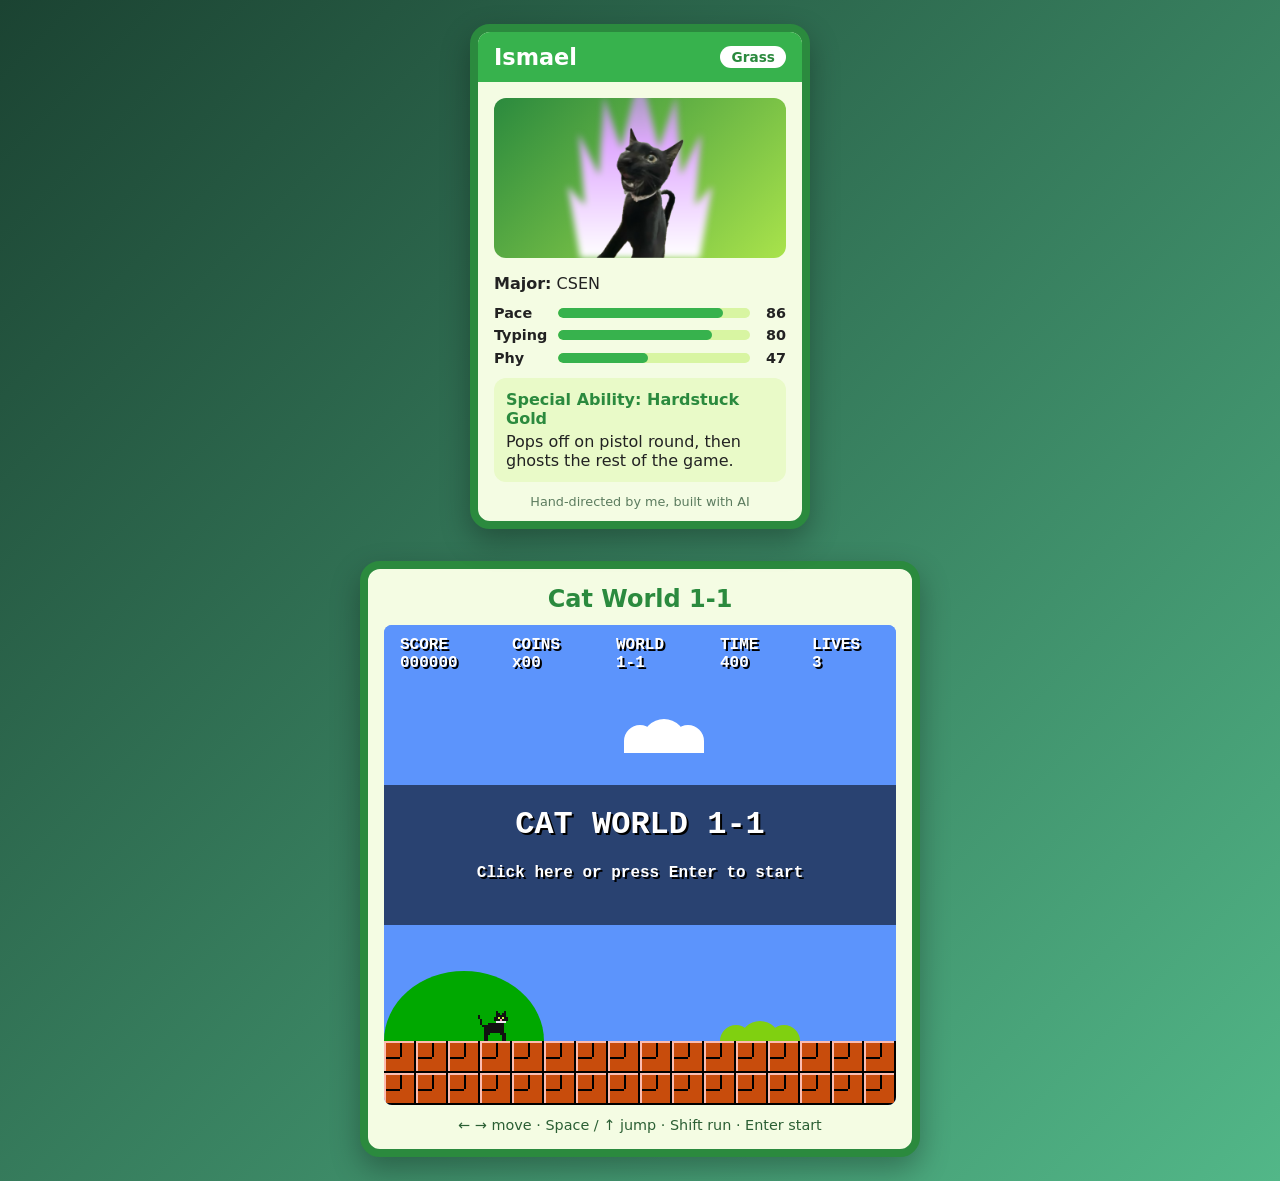
==== index.html @ 0ccbcc69 "My first trading card site Co-authored-by: Cursor <cursoragent@cursor.com>" ====
<!DOCTYPE html>
<html lang="en">
<head>
  <meta charset="UTF-8">
  <meta name="viewport" content="width=device-width, initial-scale=1.0">
  <title>My Trading Card</title>
  <link rel="stylesheet" href="style.css">
</head>
<body>
  <main class="page">
    <div class="card" id="card" role="button" tabindex="0" aria-label="Trading card, click to flip">
      <div class="card-inner">

        <!-- Front of the card -->
        <article class="card-face card-front">
          <header class="card-header">
            <h1 class="card-name">Ismael</h1>
            <span class="card-type">Grass</span>
          </header>

          <div class="card-art">
            <div class="aura">
              <div class="aura-flames" aria-hidden="true">
                <span class="flame flame-inner"></span>
              </div>
              <img class="card-sticker" src="sticker.png" alt="Black cat sticker with its mouth open">
            </div>
          </div>

          <section class="card-body">
            <p class="card-major"><strong>Major:</strong> CSEN</p>

            <ul class="card-stats">
              <li>
                <span class="stat-name">Pace</span>
                <span class="stat-bar"><span class="stat-fill" style="width: 86%"></span></span>
                <span class="stat-value">86</span>
              </li>
              <li>
                <span class="stat-name">Typing</span>
                <span class="stat-bar"><span class="stat-fill" style="width: 80%"></span></span>
                <span class="stat-value">80</span>
              </li>
              <li>
                <span class="stat-name">Phy</span>
                <span class="stat-bar"><span class="stat-fill" style="width: 47%"></span></span>
                <span class="stat-value">47</span>
              </li>
            </ul>

            <div class="card-ability">
              <h2>Special Ability: Hardstuck Gold</h2>
              <p>Pops off on pistol round, then ghosts the rest of the game.</p>
            </div>
          </section>

          <footer class="card-footer">
            <p>Hand-directed by me, built with AI</p>
          </footer>
        </article>

        <!-- Back of the card -->
        <article class="card-face card-back">
          <h2>Fun Fact</h2>
          <p class="fun-fact">I built my own computer and keyboard.</p>
          <p class="flip-hint">Click to flip back</p>
        </article>

      </div>
    </div>

    <!-- Mini-game -->
    <section class="game" aria-labelledby="game-title">
      <h2 id="game-title">Cat World 1-1</h2>
      <canvas id="game" width="512" height="480" tabindex="0"
              aria-label="Platformer game. Arrow keys to move, Space to jump, Shift to run."></canvas>
      <p class="game-help">← → move · Space / ↑ jump · Shift run · Enter start</p>
      <div class="touch-controls">
        <button type="button" data-key="left" aria-label="Move left">◀</button>
        <button type="button" data-key="jump" aria-label="Jump">⤒</button>
        <button type="button" data-key="right" aria-label="Move right">▶</button>
      </div>
    </section>
  </main>

  <script src="script.js"></script>
</body>
</html>
---- style.css ----
* {
  box-sizing: border-box;
}

body {
  margin: 0;
  min-height: 100vh;
  font-family: system-ui, -apple-system, "Segoe UI", sans-serif;
  background: linear-gradient(135deg, #1b4332, #52b788);
  color: #222;
}

/* Centers the card on the page */
.page {
  min-height: 100vh;
  display: flex;
  flex-direction: column;
  align-items: center;
  justify-content: center;
  gap: 2rem;
  padding: 1.5rem;
}

.card {
  width: 100%;
  max-width: 340px;
  cursor: pointer;
  transition: transform 0.15s ease-out;
}

/* Holds both faces and does the flip */
.card-inner {
  position: relative;
  transform-style: preserve-3d;
  transition: transform 0.6s ease;
}

.card.flipped .card-inner {
  transform: perspective(1000px) rotateY(180deg);
}

.card-face {
  background: #f4fce3;
  border: 8px solid #2b8a3e;
  border-radius: 20px;
  box-shadow: 0 12px 30px rgba(0, 0, 0, 0.3);
  overflow: hidden;
  backface-visibility: hidden;
  -webkit-backface-visibility: hidden;
}

/* The back sits on top of the front, turned around */
.card-back {
  position: absolute;
  inset: 0;
  display: flex;
  flex-direction: column;
  align-items: center;
  justify-content: center;
  padding: 2rem;
  text-align: center;
  background: linear-gradient(135deg, #69db7c, #2b8a3e);
  color: #fff;
  transform: rotateY(180deg);
}

.card-back h2 {
  margin: 0 0 1rem;
  font-size: 1.8rem;
}

.fun-fact {
  margin: 0;
  font-size: 1.25rem;
  line-height: 1.5;
}

.flip-hint {
  margin: 2rem 0 0;
  font-size: 0.8rem;
  opacity: 0.8;
}

.card-header {
  display: flex;
  justify-content: space-between;
  align-items: center;
  padding: 0.75rem 1rem;
  background: #37b24d;
  color: #fff;
}

.card-name {
  margin: 0;
  font-size: 1.4rem;
}

.card-type {
  padding: 0.2rem 0.7rem;
  background: #fff;
  color: #2b8a3e;
  border-radius: 999px;
  font-size: 0.85rem;
  font-weight: bold;
}

.card-art {
  display: flex;
  align-items: flex-end;
  justify-content: center;
  height: 160px;
  margin: 1rem;
  background: linear-gradient(135deg, #2b8a3e, #a9e34b);
  border-radius: 12px;
  overflow: hidden;
}

/* Dragon Ball style power-up aura around the cat */
.aura {
  position: relative;
  display: flex;
}

/* The blur is on this wrapper so it softens the flames after their spiky shape is cut out */
.aura-flames {
  position: absolute;
  top: -45%;
  bottom: 0;
  left: -22%;
  right: -22%;
  filter: blur(3px);
}

/* Each flame is a spiky shape that flickers up and down */
.flame {
  position: absolute;
  inset: 0;
  clip-path: polygon(12% 100%, 4% 62%, 15% 72%, 11% 34%, 24% 56%, 27% 14%, 38% 42%, 50% 0%, 62% 42%, 73% 14%, 76% 56%, 89% 34%, 85% 72%, 96% 62%, 88% 100%);
  transform-origin: bottom center;
  animation: aura-flicker 0.45s ease-in-out infinite alternate;
}

.flame-inner {
  inset: 0 8%;
  background: linear-gradient(to top, #ffffff, #e0aaff 60%, rgba(199, 125, 255, 0.5));
  animation-duration: 0.35s;
  animation-delay: -0.15s;
  animation-direction: alternate-reverse;
}

.card-sticker {
  position: relative;
  z-index: 1;
  height: 130px;
  animation: aura-glow 0.6s ease-in-out infinite alternate;
}

@keyframes aura-flicker {
  from {
    transform: scaleX(0.97) scaleY(0.9) skewX(-2deg);
  }
  to {
    transform: scaleX(1.03) scaleY(1.06) skewX(2deg);
  }
}

/* The glow hugs the cat's outline because drop-shadow follows transparency */
@keyframes aura-glow {
  from {
    filter: drop-shadow(0 0 4px #e0aaff) drop-shadow(0 0 10px #9d4edd);
  }
  to {
    filter: drop-shadow(0 0 6px #f3d9ff) drop-shadow(0 0 18px #c77dff) drop-shadow(0 0 28px #7b2cbf);
  }
}

/* Mini-game */
.game {
  width: 100%;
  max-width: 560px;
  padding: 1rem;
  background: #f4fce3;
  border: 8px solid #2b8a3e;
  border-radius: 20px;
  box-shadow: 0 12px 30px rgba(0, 0, 0, 0.3);
  text-align: center;
}

.game h2 {
  margin: 0 0 0.75rem;
  color: #2b8a3e;
}

#game {
  display: block;
  width: 100%;
  height: auto;
  background: #5c94fc;
  border-radius: 8px;
  image-rendering: pixelated;
}

#game:focus-visible {
  outline: 3px solid #ffd43b;
  outline-offset: 2px;
}

.game-help {
  margin: 0.75rem 0 0;
  font-size: 0.9rem;
  color: #2b5f34;
}

/* On-screen buttons, only shown on touch screens */
.touch-controls {
  display: none;
  gap: 0.5rem;
  margin-top: 0.75rem;
}

.touch-controls button {
  flex: 1;
  padding: 0.75rem;
  font-size: 1.5rem;
  color: #fff;
  background: #37b24d;
  border: none;
  border-radius: 12px;
  touch-action: none;
  user-select: none;
  -webkit-user-select: none;
}

@media (hover: none) and (pointer: coarse) {
  .touch-controls {
    display: flex;
  }
}

@media (prefers-reduced-motion: reduce) {
  .flame,
  .card-sticker {
    animation: none;
  }
}

.card-body {
  padding: 0 1rem;
}

.card-major {
  margin: 0 0 0.75rem;
}

.card-stats {
  list-style: none;
  margin: 0 0 0.75rem;
  padding: 0;
}

.card-stats li {
  display: flex;
  align-items: center;
  gap: 0.5rem;
  margin-bottom: 0.4rem;
  font-size: 0.9rem;
}

.stat-name {
  width: 3.5rem;
  font-weight: bold;
}

.stat-bar {
  flex: 1;
  height: 10px;
  background: #d8f5a2;
  border-radius: 999px;
  overflow: hidden;
}

.stat-fill {
  display: block;
  height: 100%;
  background: #37b24d;
  border-radius: 999px;
}

.stat-value {
  width: 1.75rem;
  text-align: right;
  font-weight: bold;
}

.card-ability {
  padding: 0.75rem;
  background: #e9fac8;
  border-radius: 12px;
}

.card-ability h2 {
  margin: 0 0 0.25rem;
  font-size: 1rem;
  color: #2b8a3e;
}

.card-ability p {
  margin: 0;
}

.card-footer {
  padding: 0.75rem 1rem;
  text-align: center;
  font-size: 0.8rem;
  color: #5c7c5f;
}

.card-footer p {
  margin: 0;
}
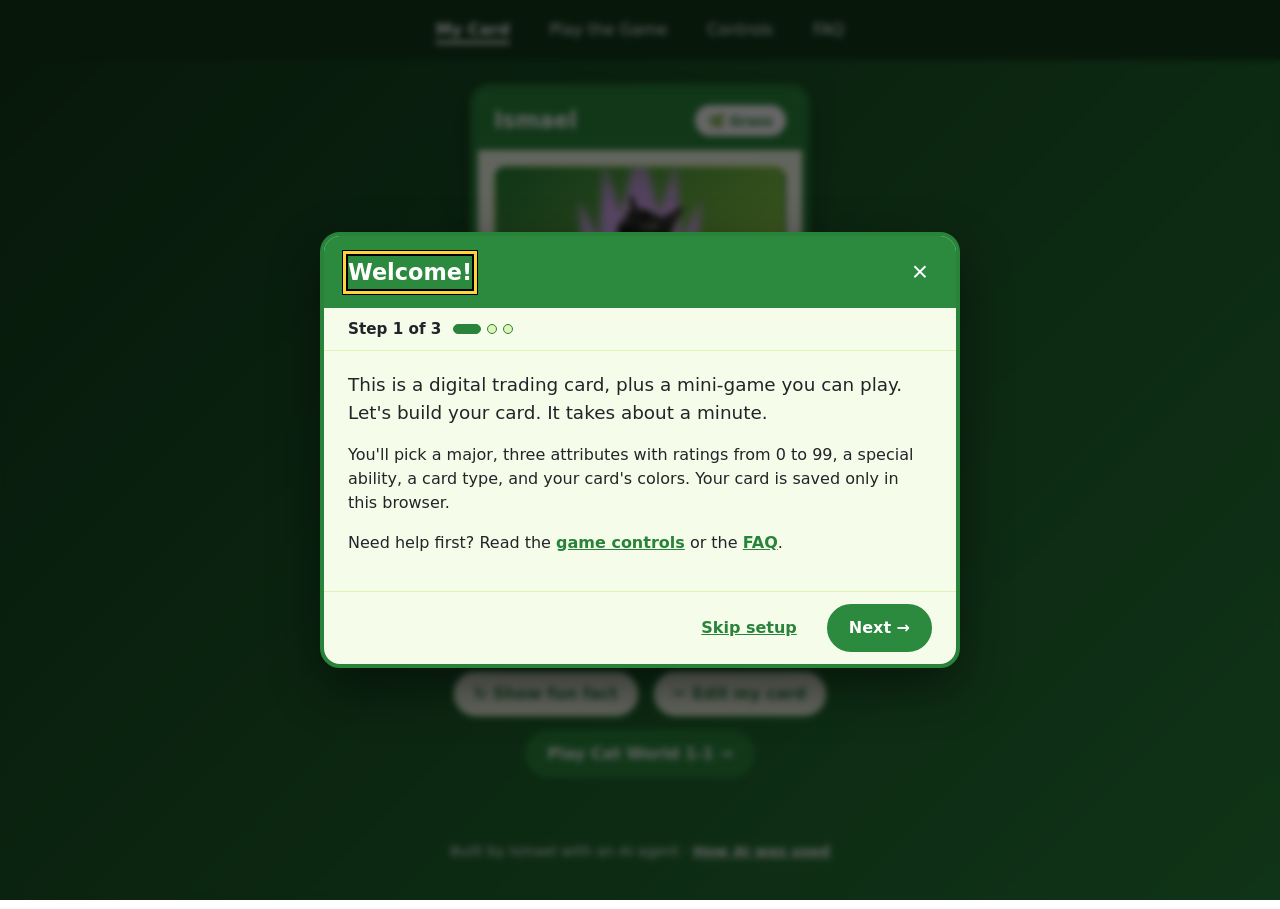
==== commit bcda664e: "Lab 4: welcome popup, help pages, error messages, separate game page Co-authored-by: Cursor <cursora" ====
--- a/index.html
+++ b/index.html
@@ -3,19 +3,34 @@
 <head>
   <meta charset="UTF-8">
   <meta name="viewport" content="width=device-width, initial-scale=1.0">
-  <title>My Trading Card</title>
-  <link rel="stylesheet" href="style.css">
+  <title>My Card · Ismael's Trading Card</title>
+  <!-- Bump ?v= after editing a shared file so browsers don't keep an old copy -->
+  <link rel="stylesheet" href="style.css?v=6">
+  <script src="site.js?v=6"></script>
 </head>
 <body>
-  <main class="page">
-    <div class="card" id="card" role="button" tabindex="0" aria-label="Trading card, click to flip">
+  <a class="skip-link" href="#main">Skip to main content</a>
+
+  <header class="site-header">
+    <nav class="site-nav" aria-label="Main">
+      <ul>
+        <li><a href="index.html" aria-current="page">My Card</a></li>
+        <li><a href="pages/game.html">Play the Game</a></li>
+        <li><a href="pages/controls.html">Controls</a></li>
+        <li><a href="pages/faq.html">FAQ</a></li>
+      </ul>
+    </nav>
+  </header>
+
+  <main id="main" class="page">
+    <div class="card" id="card">
       <div class="card-inner">
 
         <!-- Front of the card -->
-        <article class="card-face card-front">
+        <article class="card-face card-front" aria-label="Front of the card">
           <header class="card-header">
             <h1 class="card-name">Ismael</h1>
-            <span class="card-type">Grass</span>
+            <span class="card-type">🌿 Grass</span>
           </header>
 
           <div class="card-art">
@@ -28,7 +43,7 @@
           </div>
 
           <section class="card-body">
-            <p class="card-major"><strong>Major:</strong> CSEN</p>
+            <p class="card-major"><strong>Major:</strong> <span class="card-major-value">CSEN</span></p>
 
             <ul class="card-stats">
               <li>
@@ -49,8 +64,8 @@
             </ul>
 
             <div class="card-ability">
-              <h2>Special Ability: Hardstuck Gold</h2>
-              <p>Pops off on pistol round, then ghosts the rest of the game.</p>
+              <h2 class="card-ability-name">Special Ability: Hardstuck Gold</h2>
+              <p class="card-ability-description">Pops off on pistol round, then ghosts the rest of the game.</p>
             </div>
           </section>
 
@@ -60,29 +75,168 @@
         </article>
 
         <!-- Back of the card -->
-        <article class="card-face card-back">
+        <article class="card-face card-back" aria-label="Back of the card" aria-hidden="true">
           <h2>Fun Fact</h2>
           <p class="fun-fact">I built my own computer and keyboard.</p>
-          <p class="flip-hint">Click to flip back</p>
+          <p class="flip-hint">Click the card to flip back</p>
         </article>
 
       </div>
     </div>
 
-    <!-- Mini-game -->
-    <section class="game" aria-labelledby="game-title">
-      <h2 id="game-title">Cat World 1-1</h2>
-      <canvas id="game" width="512" height="480" tabindex="0"
-              aria-label="Platformer game. Arrow keys to move, Space to jump, Shift to run."></canvas>
-      <p class="game-help">← → move · Space / ↑ jump · Shift run · Enter start</p>
-      <div class="touch-controls">
-        <button type="button" data-key="left" aria-label="Move left">◀</button>
-        <button type="button" data-key="jump" aria-label="Jump">⤒</button>
-        <button type="button" data-key="right" aria-label="Move right">▶</button>
-      </div>
-    </section>
+    <div class="card-actions">
+      <button type="button" class="btn btn-secondary" id="flip-button">↻ Show fun fact</button>
+      <button type="button" class="btn btn-secondary" id="edit-card-button">✏️ Edit my card</button>
+      <a class="btn btn-primary" href="pages/game.html">Play Cat World 1-1 →</a>
+    </div>
+
+    <p class="sr-only" role="status" id="card-status"></p>
   </main>
 
-  <script src="script.js"></script>
+  <footer class="site-footer">
+    <p>Built by Ismael with an AI agent ·
+      <a href="https://github.com/Ismael7y/Lab3-AI-trading-card/blob/main/docs/ai-usage.md">How AI was used</a>
+    </p>
+  </footer>
+
+  <!-- Welcome / setup popup -->
+  <dialog class="setup-dialog" id="setup-dialog" aria-labelledby="setup-title">
+    <form class="setup-form" id="setup-form" novalidate>
+      <div class="dialog-header">
+        <h2 id="setup-title" tabindex="-1">Welcome!</h2>
+        <button type="button" class="dialog-close" id="setup-close" aria-label="Close">×</button>
+      </div>
+
+      <div class="dialog-progress">
+        <span id="setup-step-text">Step 1 of 3</span>
+        <span class="progress-dots" id="setup-dots" aria-hidden="true"></span>
+      </div>
+
+      <div class="dialog-body">
+
+        <!-- Step: welcome -->
+        <section data-step="welcome">
+          <p class="welcome-lead">
+            This is a digital trading card, plus a mini-game you can play. Let's build
+            your card. It takes about a minute.
+          </p>
+          <p>
+            You'll pick a major, three attributes with ratings from 0 to 99, a special
+            ability, a card type, and your card's colors. Your card is saved only in this browser.
+          </p>
+          <p>
+            Need help first? Read the <a href="pages/controls.html">game controls</a> or the
+            <a href="pages/faq.html">FAQ</a>.
+          </p>
+        </section>
+
+        <!-- Step: build your card -->
+        <section data-step="build" hidden>
+          <div class="error-summary" id="error-summary" tabindex="-1" role="alert" hidden>
+            <h3 id="error-summary-title"></h3>
+            <ul id="error-summary-list"></ul>
+          </div>
+
+          <div class="field">
+            <label for="f-major">Major</label>
+            <p class="hint" id="f-major-hint">Up to 40 characters, like "CSEN"</p>
+            <input type="text" id="f-major" name="major" autocomplete="off" aria-describedby="f-major-hint">
+          </div>
+
+          <fieldset class="field" aria-describedby="f-stats-hint">
+            <legend>Attributes</legend>
+            <p class="hint" id="f-stats-hint">Name each one (up to 12 characters) and rate it from 0 to 99.</p>
+            <div class="stat-row">
+              <div>
+                <label for="f-stat1-name">Attribute 1 name</label>
+                <input type="text" id="f-stat1-name" autocomplete="off">
+              </div>
+              <div>
+                <label for="f-stat1-value">Rating</label>
+                <input type="number" id="f-stat1-value" inputmode="numeric" min="0" max="99" step="1" aria-label="Attribute 1 rating">
+              </div>
+            </div>
+            <div class="stat-row">
+              <div>
+                <label for="f-stat2-name">Attribute 2 name</label>
+                <input type="text" id="f-stat2-name" autocomplete="off">
+              </div>
+              <div>
+                <label for="f-stat2-value">Rating</label>
+                <input type="number" id="f-stat2-value" inputmode="numeric" min="0" max="99" step="1" aria-label="Attribute 2 rating">
+              </div>
+            </div>
+            <div class="stat-row">
+              <div>
+                <label for="f-stat3-name">Attribute 3 name</label>
+                <input type="text" id="f-stat3-name" autocomplete="off">
+              </div>
+              <div>
+                <label for="f-stat3-value">Rating</label>
+                <input type="number" id="f-stat3-value" inputmode="numeric" min="0" max="99" step="1" aria-label="Attribute 3 rating">
+              </div>
+            </div>
+          </fieldset>
+
+          <div class="field">
+            <label for="f-ability-name">Special ability name</label>
+            <p class="hint" id="f-ability-name-hint">Up to 30 characters</p>
+            <input type="text" id="f-ability-name" autocomplete="off" aria-describedby="f-ability-name-hint">
+          </div>
+
+          <div class="field">
+            <label for="f-ability-description">What does it do?</label>
+            <p class="hint" id="f-ability-description-hint">One funny sentence, up to 120 characters</p>
+            <textarea id="f-ability-description" rows="3" aria-describedby="f-ability-description-hint"></textarea>
+            <p class="char-count" id="f-ability-description-count" aria-hidden="true">0 / 120 characters</p>
+            <p class="sr-only" id="f-ability-description-live" aria-live="polite"></p>
+          </div>
+
+          <fieldset class="field" id="f-type-emoji">
+            <legend>Card type emoji</legend>
+            <div class="emoji-grid" id="emoji-grid"></div>
+          </fieldset>
+
+          <div class="field">
+            <label for="f-type">Card type name</label>
+            <p class="hint" id="f-type-hint">Up to 20 characters</p>
+            <input type="text" id="f-type" autocomplete="off" placeholder="Fire" aria-describedby="f-type-hint">
+          </div>
+
+          <fieldset class="field" id="f-main-color" aria-describedby="f-colors-hint">
+            <legend>Main color</legend>
+            <p class="hint" id="f-colors-hint">
+              Pick a preset or choose any color with Custom. Text colors adjust so the card stays easy to read.
+            </p>
+            <div class="swatch-grid" id="main-swatches"></div>
+          </fieldset>
+
+          <fieldset class="field" id="f-accent-color">
+            <legend>Accent color</legend>
+            <div class="swatch-grid" id="accent-swatches"></div>
+          </fieldset>
+
+          <button type="button" class="btn btn-link" id="reset-card-button">Start over from the default card</button>
+        </section>
+
+        <!-- Step: preview -->
+        <section data-step="preview" hidden>
+          <p>Here's your card. Go back to change anything, or save it.</p>
+          <div class="card-preview" id="card-preview" aria-hidden="true"></div>
+          <dl class="sr-only" id="card-preview-summary"></dl>
+        </section>
+
+      </div>
+
+      <div class="dialog-footer">
+        <button type="button" class="btn btn-secondary" id="setup-back">← Back</button>
+        <span class="spacer"></span>
+        <button type="button" class="btn btn-link" id="setup-skip">Skip setup</button>
+        <button type="submit" class="btn btn-primary" id="setup-next">Next →</button>
+      </div>
+    </form>
+  </dialog>
+
+  <script src="script.js?v=6"></script>
 </body>
 </html>
--- a/style.css
+++ b/style.css
@@ -1,25 +1,199 @@
+/* =====================================================================
+   Colors
+   These are the default card's colors. site.js replaces them with colors
+   worked out from the main and accent colors the visitor picks.
+   ===================================================================== */
+
+:root {
+  --c-page1: #0f3e1b;
+  --c-page2: #2b8a3e;
+  --c-on-page: #ffffff;
+  --c-bar: #0f3e1b;
+  --c-card: #f6fce9;
+  --c-text: #212529;
+  --c-muted: #495057;
+  --c-main: #2b8a3e;
+  --c-on-main: #ffffff;
+  --c-dark: #2b8a3e;
+  --c-tint: #eaf8d2;
+  --c-track: #ddf4b7;
+  --c-fill: #2b8a3e;
+  --c-art1: #2b8a3e;
+  --c-art2: #a9e34b;
+  --c-badge-bg: #ffffff;
+  --c-badge-text: #2b8a3e;
+  --c-box-border: transparent;
+  --c-error: #c92a2a;
+  --c-error-bg: #fff5f5;
+  --c-input-border: #868e96;
+}
+
+/* =====================================================================
+   Page layout, navigation, footer
+   ===================================================================== */
+
 * {
   box-sizing: border-box;
 }
 
+/* Classes like .btn set display, which would otherwise beat the hidden attribute */
+[hidden] {
+  display: none !important;
+}
+
 body {
+  display: flex;
+  flex-direction: column;
+  min-height: 100vh;
   margin: 0;
-  min-height: 100vh;
   font-family: system-ui, -apple-system, "Segoe UI", sans-serif;
-  background: linear-gradient(135deg, #1b4332, #52b788);
-  color: #222;
-}
-
-/* Centers the card on the page */
+  line-height: 1.5;
+  color: var(--c-text);
+  background: linear-gradient(135deg, var(--c-page1), var(--c-page2)) fixed;
+}
+
+/* One focus style for everything: a yellow ring with a dark edge shows on any color */
+:focus-visible {
+  outline: 3px solid #ffd43b;
+  outline-offset: 2px;
+  box-shadow: 0 0 0 6px #000000;
+}
+
+.sr-only {
+  position: absolute;
+  width: 1px;
+  height: 1px;
+  padding: 0;
+  margin: -1px;
+  overflow: hidden;
+  clip: rect(0, 0, 0, 0);
+  white-space: nowrap;
+  border: 0;
+}
+
+.skip-link {
+  position: absolute;
+  top: -100px;
+  left: 1rem;
+  z-index: 100;
+  padding: 0.75rem 1rem;
+  font-weight: bold;
+  color: #000000;
+  background: #ffd43b;
+  border-radius: 0 0 8px 8px;
+}
+
+.skip-link:focus {
+  top: 0;
+}
+
+.site-header {
+  background: var(--c-bar);
+}
+
+.site-nav ul {
+  display: flex;
+  flex-wrap: wrap;
+  justify-content: center;
+  gap: 0.25rem 1rem;
+  max-width: 960px;
+  margin: 0 auto;
+  padding: 0.5rem 1rem;
+  list-style: none;
+}
+
+.site-nav a {
+  display: inline-block;
+  min-height: 44px;
+  padding: 0.6rem 0.75rem;
+  color: #ffffff;
+  text-decoration: none;
+  border-radius: 8px;
+}
+
+.site-nav a:hover {
+  text-decoration: underline;
+}
+
+.site-nav a[aria-current="page"] {
+  font-weight: bold;
+  text-decoration: underline;
+  text-decoration-thickness: 3px;
+  text-underline-offset: 6px;
+}
+
+.site-footer {
+  padding: 1.5rem 1rem 2rem;
+  text-align: center;
+  font-size: 0.9rem;
+  color: var(--c-on-page);
+}
+
+.site-footer a {
+  color: inherit;
+  font-weight: bold;
+}
+
+/* Centers the content of each page */
 .page {
-  min-height: 100vh;
-  display: flex;
+  display: flex;
+  flex: 1;
   flex-direction: column;
   align-items: center;
   justify-content: center;
-  gap: 2rem;
+  gap: 1.5rem;
   padding: 1.5rem;
 }
+
+/* =====================================================================
+   Buttons
+   ===================================================================== */
+
+.btn {
+  display: inline-flex;
+  align-items: center;
+  justify-content: center;
+  gap: 0.4rem;
+  min-height: 48px;
+  padding: 0.6rem 1.25rem;
+  font: inherit;
+  font-weight: bold;
+  text-decoration: none;
+  border: 2px solid transparent;
+  border-radius: 999px;
+  cursor: pointer;
+}
+
+.btn-primary {
+  color: var(--c-on-main);
+  background: var(--c-main);
+  border-color: var(--c-main);
+}
+
+.btn-secondary {
+  color: var(--c-dark);
+  background: var(--c-card);
+  border-color: var(--c-dark);
+}
+
+.btn-link {
+  color: var(--c-dark);
+  background: transparent;
+  text-decoration: underline;
+}
+
+.btn:hover {
+  filter: brightness(1.08);
+}
+
+.btn:disabled {
+  opacity: 0.45;
+  cursor: not-allowed;
+}
+
+/* =====================================================================
+   Trading card
+   ===================================================================== */
 
 .card {
   width: 100%;
@@ -40,8 +214,9 @@
 }
 
 .card-face {
-  background: #f4fce3;
-  border: 8px solid #2b8a3e;
+  color: var(--c-text);
+  background: var(--c-card);
+  border: 8px solid var(--c-dark);
   border-radius: 20px;
   box-shadow: 0 12px 30px rgba(0, 0, 0, 0.3);
   overflow: hidden;
@@ -59,8 +234,8 @@
   justify-content: center;
   padding: 2rem;
   text-align: center;
-  background: linear-gradient(135deg, #69db7c, #2b8a3e);
-  color: #fff;
+  color: var(--c-on-main);
+  background: var(--c-main);
   transform: rotateY(180deg);
 }
 
@@ -77,17 +252,17 @@
 
 .flip-hint {
   margin: 2rem 0 0;
-  font-size: 0.8rem;
-  opacity: 0.8;
+  font-size: 0.9rem;
 }
 
 .card-header {
   display: flex;
   justify-content: space-between;
   align-items: center;
+  gap: 0.5rem;
   padding: 0.75rem 1rem;
-  background: #37b24d;
-  color: #fff;
+  color: var(--c-on-main);
+  background: var(--c-main);
 }
 
 .card-name {
@@ -97,11 +272,13 @@
 
 .card-type {
   padding: 0.2rem 0.7rem;
-  background: #fff;
-  color: #2b8a3e;
+  color: var(--c-badge-text);
+  background: var(--c-badge-bg);
+  border: 2px solid var(--c-box-border);
   border-radius: 999px;
   font-size: 0.85rem;
   font-weight: bold;
+  white-space: nowrap;
 }
 
 .card-art {
@@ -110,7 +287,8 @@
   justify-content: center;
   height: 160px;
   margin: 1rem;
-  background: linear-gradient(135deg, #2b8a3e, #a9e34b);
+  background: linear-gradient(135deg, var(--c-art1), var(--c-art2));
+  border: 2px solid var(--c-box-border);
   border-radius: 12px;
   overflow: hidden;
 }
@@ -174,21 +352,572 @@
   }
 }
 
-/* Mini-game */
+.card-body {
+  padding: 0 1rem;
+}
+
+.card-major {
+  margin: 0 0 0.75rem;
+}
+
+/* Three columns: name, bar, number. The name column fits the longest name. */
+.card-stats {
+  display: grid;
+  grid-template-columns: auto 1fr auto;
+  align-items: center;
+  gap: 0.4rem 0.6rem;
+  margin: 0 0 0.75rem;
+  padding: 0;
+  list-style: none;
+  font-size: 0.9rem;
+}
+
+.card-stats li {
+  display: contents;
+}
+
+.stat-name {
+  max-width: 7.5rem;
+  font-weight: bold;
+  overflow-wrap: anywhere;
+}
+
+.stat-bar {
+  height: 10px;
+  background: var(--c-track);
+  border: 1px solid var(--c-box-border);
+  border-radius: 999px;
+  overflow: hidden;
+}
+
+.stat-fill {
+  display: block;
+  height: 100%;
+  background: var(--c-fill);
+  border-radius: 999px;
+}
+
+.stat-value {
+  min-width: 1.75rem;
+  text-align: right;
+  font-weight: bold;
+}
+
+.card-ability {
+  padding: 0.75rem;
+  background: var(--c-tint);
+  border: 2px solid var(--c-box-border);
+  border-radius: 12px;
+}
+
+.card-ability h2 {
+  margin: 0 0 0.25rem;
+  font-size: 1rem;
+  color: var(--c-dark);
+  overflow-wrap: anywhere;
+}
+
+.card-ability p {
+  margin: 0;
+  overflow-wrap: anywhere;
+}
+
+.card-footer {
+  padding: 0.75rem 1rem;
+  text-align: center;
+  font-size: 0.8rem;
+  color: var(--c-muted);
+}
+
+.card-footer p {
+  margin: 0;
+}
+
+.card-actions {
+  display: flex;
+  flex-wrap: wrap;
+  justify-content: center;
+  gap: 0.75rem;
+  width: 100%;
+  max-width: 440px;
+}
+
+/* =====================================================================
+   Setup popup (welcome + build your card)
+   ===================================================================== */
+
+.setup-dialog {
+  width: min(640px, calc(100% - 1.5rem));
+  max-height: calc(100vh - 1.5rem);
+  padding: 0;
+  color: var(--c-text);
+  background: var(--c-card);
+  border: 4px solid var(--c-dark);
+  border-radius: 20px;
+  box-shadow: 0 20px 50px rgba(0, 0, 0, 0.45);
+}
+
+.setup-dialog[open] {
+  display: flex;
+}
+
+.setup-dialog::backdrop {
+  background: rgba(0, 0, 0, 0.6);
+  backdrop-filter: blur(3px);
+}
+
+.setup-form {
+  display: flex;
+  flex: 1;
+  flex-direction: column;
+  min-height: 0;
+  width: 100%;
+}
+
+.dialog-header {
+  display: flex;
+  align-items: center;
+  justify-content: space-between;
+  gap: 1rem;
+  padding: 0.75rem 0.75rem 0.75rem 1.5rem;
+  color: var(--c-on-main);
+  background: var(--c-main);
+}
+
+.dialog-header h2 {
+  margin: 0;
+  font-size: 1.4rem;
+}
+
+.dialog-close {
+  min-width: 48px;
+  min-height: 48px;
+  font-size: 1.75rem;
+  line-height: 1;
+  color: inherit;
+  background: transparent;
+  border: 2px solid transparent;
+  border-radius: 999px;
+  cursor: pointer;
+}
+
+.dialog-close:hover {
+  border-color: currentColor;
+}
+
+.dialog-progress {
+  display: flex;
+  align-items: center;
+  gap: 0.75rem;
+  padding: 0.6rem 1.5rem;
+  font-size: 0.95rem;
+  font-weight: bold;
+  border-bottom: 1px solid var(--c-track);
+}
+
+.progress-dots {
+  display: flex;
+  gap: 0.35rem;
+}
+
+.progress-dots span {
+  width: 10px;
+  height: 10px;
+  background: var(--c-track);
+  border: 1px solid var(--c-dark);
+  border-radius: 999px;
+}
+
+.progress-dots span.current {
+  width: 28px;
+  background: var(--c-dark);
+}
+
+.dialog-body {
+  flex: 1;
+  min-height: 0;
+  overflow-y: auto;
+  padding: 1.25rem 1.5rem;
+}
+
+.dialog-body p {
+  margin: 0 0 1rem;
+}
+
+.dialog-body a {
+  color: var(--c-dark);
+  font-weight: bold;
+}
+
+.welcome-lead {
+  font-size: 1.15rem;
+}
+
+.dialog-footer {
+  display: flex;
+  flex-wrap: wrap;
+  align-items: center;
+  justify-content: space-between;
+  gap: 0.5rem;
+  padding: 0.75rem 1.5rem;
+  border-top: 1px solid var(--c-track);
+}
+
+.dialog-footer .spacer {
+  flex: 1;
+}
+
+/* Form fields */
+.field {
+  margin: 0 0 1.1rem;
+}
+
+.field label,
+.field legend,
+.fieldset-title {
+  display: block;
+  margin-bottom: 0.2rem;
+  font-weight: bold;
+}
+
+.hint {
+  margin: 0 0 0.35rem !important;
+  font-size: 0.9rem;
+  color: var(--c-muted);
+}
+
+.field input[type="text"],
+.field input[type="number"],
+.field textarea {
+  width: 100%;
+  padding: 0.6rem 0.75rem;
+  font: inherit;
+  font-size: 1rem;
+  color: var(--c-text);
+  background: var(--c-card);
+  border: 2px solid var(--c-input-border);
+  border-radius: 8px;
+}
+
+.field textarea {
+  resize: vertical;
+}
+
+.field ::placeholder {
+  color: var(--c-text);
+  opacity: 0.45;
+}
+
+.field [aria-invalid="true"] {
+  border-color: var(--c-error);
+  border-width: 3px;
+}
+
+.field-error {
+  margin: 0.35rem 0 0 !important;
+  font-weight: bold;
+  color: var(--c-error);
+}
+
+.char-count {
+  margin: 0.25rem 0 0 !important;
+  font-size: 0.9rem;
+  color: var(--c-muted);
+  text-align: right;
+}
+
+.char-count.near-limit,
+.char-count.over-limit {
+  font-weight: bold;
+  color: var(--c-error);
+}
+
+fieldset.field {
+  min-width: 0;
+  padding: 0;
+  border: 0;
+}
+
+.stat-row {
+  display: grid;
+  grid-template-columns: 1fr 7rem;
+  gap: 0.75rem;
+  margin-bottom: 0.6rem;
+}
+
+.stat-row label {
+  font-weight: normal;
+  font-size: 0.9rem;
+}
+
+/* Emoji and color choices: real radio buttons, drawn as tappable tiles */
+.emoji-grid,
+.swatch-grid {
+  display: flex;
+  flex-wrap: wrap;
+  gap: 0.5rem;
+}
+
+.field .emoji-choice,
+.field .swatch {
+  position: relative;
+  display: inline-flex;
+  align-items: center;
+  gap: 0.5rem;
+  min-height: 48px;
+  font-weight: normal !important;
+  border: 2px solid var(--c-input-border);
+  border-radius: 12px;
+  cursor: pointer;
+}
+
+.emoji-choice {
+  justify-content: center;
+  width: 52px;
+  font-size: 1.6rem;
+}
+
+.swatch {
+  padding: 0.35rem 0.75rem 0.35rem 0.4rem;
+}
+
+.emoji-choice input,
+.swatch input[type="radio"] {
+  position: absolute;
+  opacity: 0;
+  pointer-events: none;
+}
+
+.emoji-choice:has(input:checked),
+.swatch:has(input[type="radio"]:checked) {
+  font-weight: bold !important;
+  background: var(--c-tint);
+  border-color: var(--c-text);
+  border-width: 3px;
+}
+
+.emoji-choice:has(input:focus-visible),
+.swatch:has(input[type="radio"]:focus-visible) {
+  outline: 3px solid #ffd43b;
+  outline-offset: 2px;
+  box-shadow: 0 0 0 6px #000000;
+}
+
+.swatch-color {
+  flex: none;
+  width: 32px;
+  height: 32px;
+  border: 2px solid rgba(0, 0, 0, 0.35);
+  border-radius: 50%;
+}
+
+/* The rainbow ring shows this one opens a color wheel */
+.swatch input[type="color"] {
+  width: 36px;
+  height: 36px;
+  padding: 4px;
+  border: 0;
+  border-radius: 50%;
+  background: conic-gradient(#ff0000, #ffff00, #00ff00, #00ffff, #0000ff, #ff00ff, #ff0000);
+  cursor: pointer;
+}
+
+.swatch input[type="color"]::-webkit-color-swatch-wrapper {
+  padding: 0;
+}
+
+.swatch input[type="color"]::-webkit-color-swatch {
+  border: 0;
+  border-radius: 50%;
+}
+
+.error-summary {
+  margin: 0 0 1.25rem;
+  padding: 1rem 1.25rem;
+  color: var(--c-text);
+  background: var(--c-error-bg);
+  border: 3px solid var(--c-error);
+  border-radius: 12px;
+}
+
+.error-summary h3 {
+  margin: 0 0 0.5rem;
+  font-size: 1.05rem;
+  color: var(--c-error);
+}
+
+.error-summary ul {
+  margin: 0;
+  padding-left: 1.25rem;
+}
+
+.error-summary a {
+  color: var(--c-error);
+  font-weight: bold;
+}
+
+/* Small copy of the card shown on the preview step */
+.card-preview {
+  max-width: 300px;
+  margin: 0 auto 1rem;
+}
+
+.card-preview .card-face {
+  box-shadow: none;
+}
+
+/* =====================================================================
+   Help pages (Controls, FAQ) and the 404 page
+   ===================================================================== */
+
+.content {
+  width: 100%;
+  max-width: 760px;
+  padding: 1.5rem 1.75rem 2rem;
+  color: var(--c-text);
+  background: var(--c-card);
+  border: 8px solid var(--c-dark);
+  border-radius: 20px;
+  box-shadow: 0 12px 30px rgba(0, 0, 0, 0.3);
+}
+
+.content h1 {
+  margin: 0 0 0.5rem;
+  color: var(--c-dark);
+}
+
+.content h2 {
+  margin: 2rem 0 0.5rem;
+  color: var(--c-dark);
+}
+
+.content a:not(.btn) {
+  color: var(--c-dark);
+  font-weight: bold;
+}
+
+.content .lead {
+  font-size: 1.1rem;
+}
+
+.content table {
+  width: 100%;
+  border-collapse: collapse;
+  margin: 0.5rem 0;
+}
+
+.content th,
+.content td {
+  padding: 0.6rem 0.75rem;
+  text-align: left;
+  border-bottom: 1px solid var(--c-track);
+}
+
+.content th {
+  background: var(--c-tint);
+}
+
+kbd {
+  display: inline-block;
+  min-width: 1.8em;
+  padding: 0.1rem 0.45rem;
+  font: inherit;
+  font-size: 0.9em;
+  font-weight: bold;
+  text-align: center;
+  color: var(--c-text);
+  background: var(--c-tint);
+  border: 1px solid var(--c-input-border);
+  border-bottom-width: 3px;
+  border-radius: 6px;
+}
+
+details {
+  margin: 0 0 0.75rem;
+  background: var(--c-tint);
+  border: 2px solid var(--c-box-border);
+  border-radius: 12px;
+}
+
+summary {
+  min-height: 48px;
+  padding: 0.75rem 1rem;
+  font-weight: bold;
+  border-radius: 12px;
+  cursor: pointer;
+}
+
+details[open] summary {
+  border-bottom: 1px solid var(--c-track);
+  border-radius: 12px 12px 0 0;
+}
+
+details > :not(summary) {
+  margin: 0;
+  padding: 0.75rem 1rem;
+}
+
+.touch-diagram {
+  display: flex;
+  justify-content: space-between;
+  gap: 1rem;
+  max-width: 420px;
+  margin: 0.75rem 0;
+}
+
+.touch-diagram span {
+  display: inline-flex;
+  align-items: center;
+  justify-content: center;
+  min-width: 56px;
+  min-height: 56px;
+  padding: 0 0.75rem;
+  font-weight: bold;
+  color: var(--c-on-main);
+  background: var(--c-main);
+  border-radius: 14px;
+}
+
+.page-actions {
+  display: flex;
+  flex-wrap: wrap;
+  gap: 0.75rem;
+  margin-top: 2rem;
+}
+
+/* =====================================================================
+   Mini-game page
+   ===================================================================== */
+
 .game {
   width: 100%;
-  max-width: 560px;
+  max-width: 720px;
   padding: 1rem;
-  background: #f4fce3;
-  border: 8px solid #2b8a3e;
+  color: var(--c-text);
+  background: var(--c-card);
+  border: 8px solid var(--c-dark);
   border-radius: 20px;
   box-shadow: 0 12px 30px rgba(0, 0, 0, 0.3);
-  text-align: center;
-}
-
-.game h2 {
-  margin: 0 0 0.75rem;
-  color: #2b8a3e;
+}
+
+.game-top {
+  display: flex;
+  flex-wrap: wrap;
+  align-items: center;
+  justify-content: space-between;
+  gap: 0.5rem;
+  margin-bottom: 0.75rem;
+}
+
+.game h1 {
+  margin: 0;
+  font-size: 1.5rem;
+  color: var(--c-dark);
+}
+
+.game a {
+  color: var(--c-dark);
+  font-weight: bold;
 }
 
 #game {
@@ -200,121 +929,91 @@
   image-rendering: pixelated;
 }
 
-#game:focus-visible {
-  outline: 3px solid #ffd43b;
-  outline-offset: 2px;
-}
-
 .game-help {
   margin: 0.75rem 0 0;
-  font-size: 0.9rem;
-  color: #2b5f34;
-}
-
-/* On-screen buttons, only shown on touch screens */
+  font-size: 0.95rem;
+  text-align: center;
+}
+
+.game-toolbar {
+  display: flex;
+  flex-wrap: wrap;
+  align-items: center;
+  justify-content: space-between;
+  gap: 0.75rem;
+  margin-top: 0.75rem;
+}
+
+.toggle {
+  display: inline-flex;
+  align-items: center;
+  gap: 0.5rem;
+  min-height: 48px;
+  font-weight: bold;
+  cursor: pointer;
+}
+
+.toggle input {
+  width: 1.4rem;
+  height: 1.4rem;
+  accent-color: var(--c-dark);
+}
+
+/* On-screen buttons, laid out like a handheld console */
 .touch-controls {
+  display: flex;
+  justify-content: space-between;
+  gap: 1rem;
+  margin-top: 0.75rem;
+  touch-action: none;
+}
+
+.touch-controls[hidden] {
   display: none;
-  gap: 0.5rem;
-  margin-top: 0.75rem;
+}
+
+.touch-group {
+  display: flex;
+  gap: 0.6rem;
 }
 
 .touch-controls button {
-  flex: 1;
-  padding: 0.75rem;
+  min-width: 64px;
+  min-height: 64px;
+  padding: 0 0.9rem;
+  font: inherit;
   font-size: 1.5rem;
-  color: #fff;
-  background: #37b24d;
-  border: none;
-  border-radius: 12px;
+  font-weight: bold;
+  color: var(--c-on-main);
+  background: var(--c-main);
+  border: 2px solid var(--c-box-border);
+  border-radius: 16px;
   touch-action: none;
   user-select: none;
   -webkit-user-select: none;
-}
-
-@media (hover: none) and (pointer: coarse) {
-  .touch-controls {
-    display: flex;
-  }
-}
+  -webkit-touch-callout: none;
+}
+
+.touch-controls .touch-word {
+  font-size: 1.05rem;
+}
+
+.touch-controls button:active {
+  filter: brightness(0.85);
+}
+
+/* =====================================================================
+   Motion
+   ===================================================================== */
 
 @media (prefers-reduced-motion: reduce) {
   .flame,
   .card-sticker {
     animation: none;
   }
-}
-
-.card-body {
-  padding: 0 1rem;
-}
-
-.card-major {
-  margin: 0 0 0.75rem;
-}
-
-.card-stats {
-  list-style: none;
-  margin: 0 0 0.75rem;
-  padding: 0;
-}
-
-.card-stats li {
-  display: flex;
-  align-items: center;
-  gap: 0.5rem;
-  margin-bottom: 0.4rem;
-  font-size: 0.9rem;
-}
-
-.stat-name {
-  width: 3.5rem;
-  font-weight: bold;
-}
-
-.stat-bar {
-  flex: 1;
-  height: 10px;
-  background: #d8f5a2;
-  border-radius: 999px;
-  overflow: hidden;
-}
-
-.stat-fill {
-  display: block;
-  height: 100%;
-  background: #37b24d;
-  border-radius: 999px;
-}
-
-.stat-value {
-  width: 1.75rem;
-  text-align: right;
-  font-weight: bold;
-}
-
-.card-ability {
-  padding: 0.75rem;
-  background: #e9fac8;
-  border-radius: 12px;
-}
-
-.card-ability h2 {
-  margin: 0 0 0.25rem;
-  font-size: 1rem;
-  color: #2b8a3e;
-}
-
-.card-ability p {
-  margin: 0;
-}
-
-.card-footer {
-  padding: 0.75rem 1rem;
-  text-align: center;
-  font-size: 0.8rem;
-  color: #5c7c5f;
-}
-
-.card-footer p {
-  margin: 0;
-}
+
+  .card,
+  .card-inner {
+    transition: none;
+  }
+}
